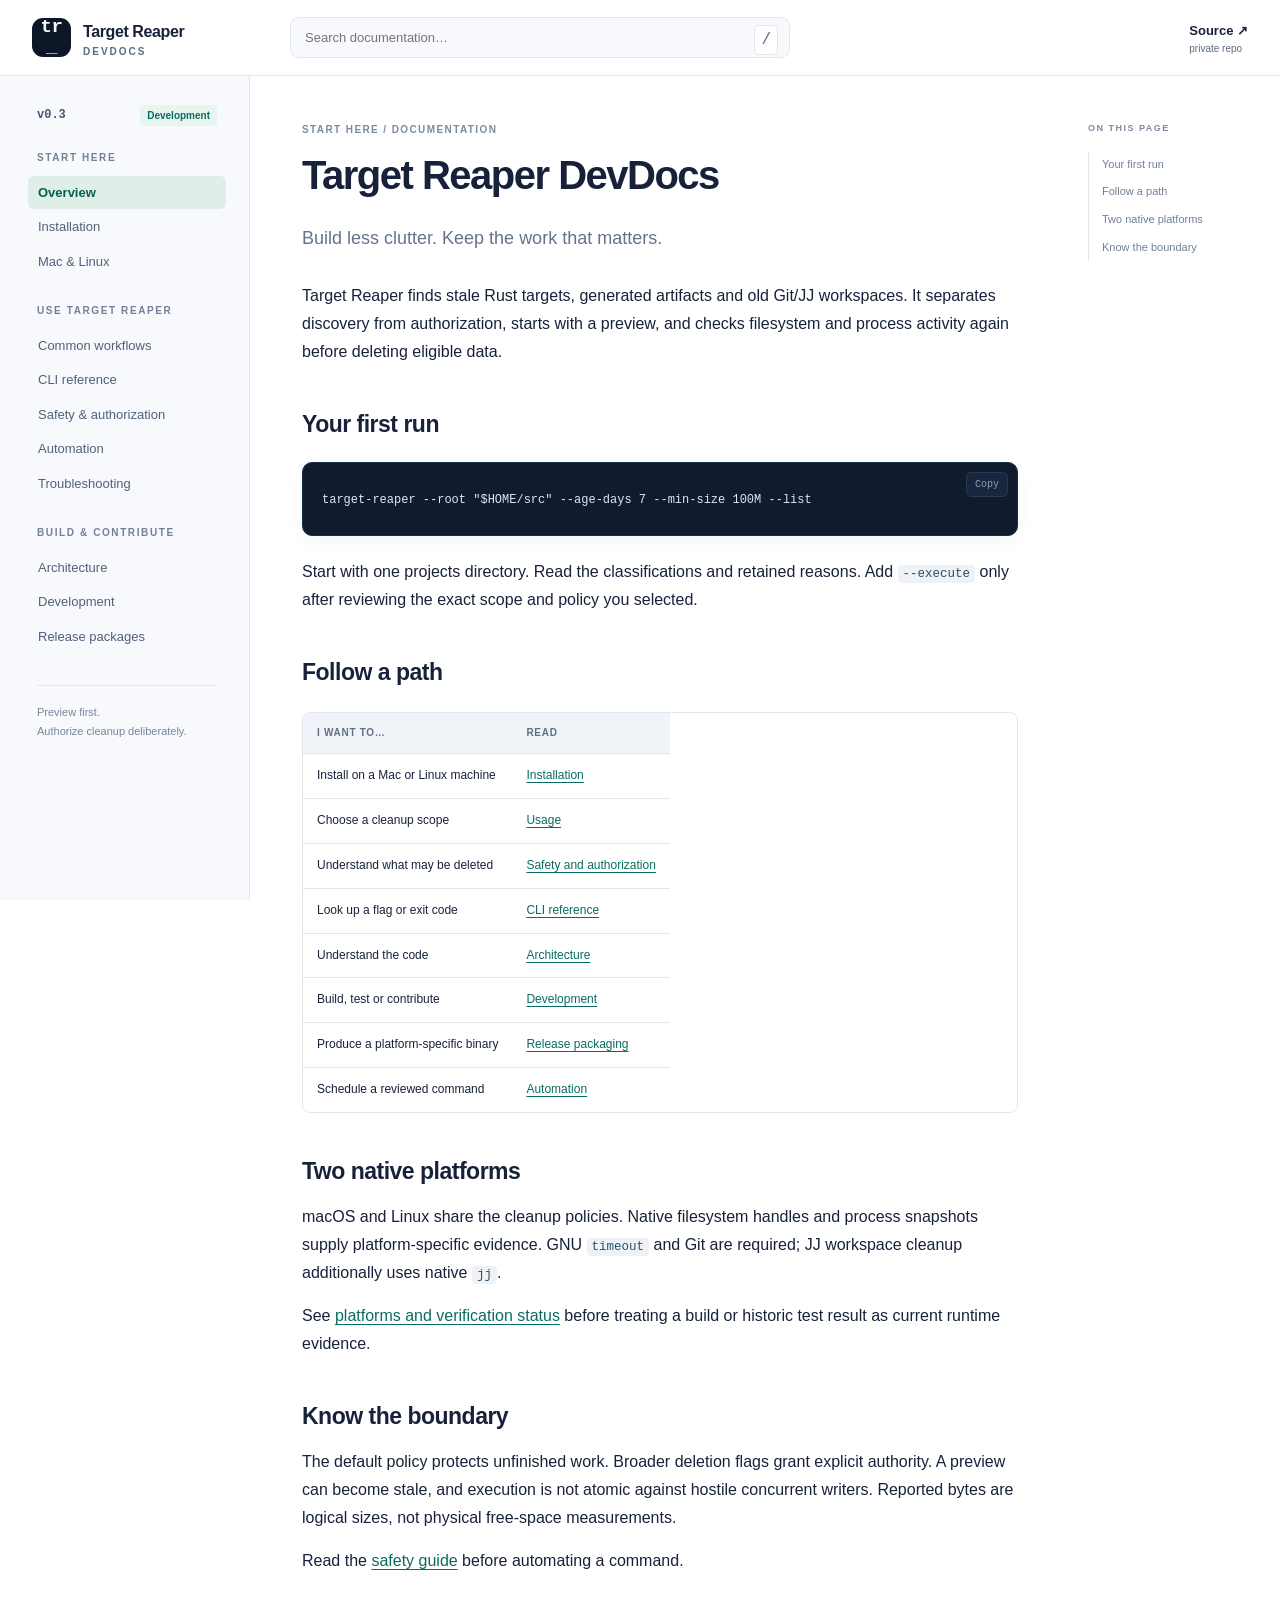
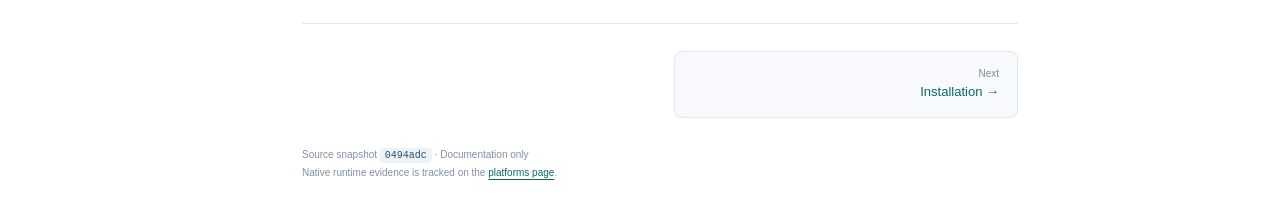
==== index.html @ 27551667 "docs: publish Target Reaper developer documentation" ====
<!doctype html>
<html lang="en"><head>
<meta charset="utf-8"><meta name="viewport" content="width=device-width,initial-scale=1">
<title>Overview · Target Reaper DevDocs</title>
<meta name="description" content="Target Reaper developer documentation: native Mac/Linux setup, cleanup authorization, CLI reference and verification.">
<link rel="canonical" href="https://lprior-repo.github.io/target-reaper-docs/index.html">
<link rel="icon" href="assets/favicon.svg" type="image/svg+xml">
<link rel="stylesheet" href="assets/docs.css"><script src="assets/docs.js" defer></script>
</head><body>
<a class="skip-link" href="#content">Skip to content</a>
<header class="topbar">
  <a class="brand" href="index.html"><span class="brand-mark" aria-hidden="true">tr<span>_</span></span><span>Target Reaper <small>DevDocs</small></span></a>
  <div class="search-wrap"><label class="sr-only" for="docs-search">Search documentation</label>
    <input id="docs-search" type="search" placeholder="Search documentation…" autocomplete="off" aria-controls="search-results" aria-expanded="false">
    <kbd aria-hidden="true">/</kbd><div id="search-results" class="search-results" hidden></div>
  </div>
  <a class="source-link" href="https://github.com/lprior-repo/target-reaper">Source <span aria-hidden="true">↗</span><small>private repo</small></a>
  <button id="menu-toggle" class="menu-toggle" aria-controls="sidebar" aria-expanded="false">Menu</button>
</header>
<div class="docs-layout">
  <aside id="sidebar" class="sidebar"><div class="version">v0.3 <span>Development</span></div>
    <nav aria-label="Documentation"><p class="nav-section">Start here</p>
<a href="index.html" aria-current="page">Overview</a>
<a href="install.html">Installation</a>
<a href="platforms.html">Mac &amp; Linux</a>
<p class="nav-section">Use Target Reaper</p>
<a href="usage.html">Common workflows</a>
<a href="cli.html">CLI reference</a>
<a href="safety.html">Safety &amp; authorization</a>
<a href="automation.html">Automation</a>
<a href="troubleshooting.html">Troubleshooting</a>
<p class="nav-section">Build &amp; contribute</p>
<a href="architecture.html">Architecture</a>
<a href="development.html">Development</a>
<a href="releases.html">Release packages</a></nav>
    <div class="sidebar-note">Preview first.<br>Authorize cleanup deliberately.</div>
  </aside>
  <main id="content" class="article" tabindex="-1"><div class="eyebrow">Start here / Documentation</div>
    <h1 id="target-reaper-devdocs">Target Reaper DevDocs</h1>
<p>Build less clutter. Keep the work that matters.</p>
<p>Target Reaper finds stale Rust targets, generated artifacts and old Git/JJ workspaces. It separates discovery from authorization, starts with a preview, and checks filesystem and process activity again before deleting eligible data.</p>
<h2 id="your-first-run">Your first run</h2>
<pre><code class="language-sh">target-reaper --root &quot;$HOME/src&quot; --age-days 7 --min-size 100M --list
</code></pre>
<p>Start with one projects directory. Read the classifications and retained reasons. Add <code>--execute</code> only after reviewing the exact scope and policy you selected.</p>
<h2 id="follow-a-path">Follow a path</h2>
<table>
<thead>
<tr>
<th>I want to…</th>
<th>Read</th>
</tr>
</thead>
<tbody>
<tr>
<td>Install on a Mac or Linux machine</td>
<td><a href="install.html">Installation</a></td>
</tr>
<tr>
<td>Choose a cleanup scope</td>
<td><a href="usage.html">Usage</a></td>
</tr>
<tr>
<td>Understand what may be deleted</td>
<td><a href="safety.html">Safety and authorization</a></td>
</tr>
<tr>
<td>Look up a flag or exit code</td>
<td><a href="cli.html">CLI reference</a></td>
</tr>
<tr>
<td>Understand the code</td>
<td><a href="architecture.html">Architecture</a></td>
</tr>
<tr>
<td>Build, test or contribute</td>
<td><a href="development.html">Development</a></td>
</tr>
<tr>
<td>Produce a platform-specific binary</td>
<td><a href="releases.html">Release packaging</a></td>
</tr>
<tr>
<td>Schedule a reviewed command</td>
<td><a href="automation.html">Automation</a></td>
</tr>
</tbody>
</table>
<h2 id="two-native-platforms">Two native platforms</h2>
<p>macOS and Linux share the cleanup policies. Native filesystem handles and process snapshots supply platform-specific evidence. GNU <code>timeout</code> and Git are required; JJ workspace cleanup additionally uses native <code>jj</code>.</p>
<p>See <a href="platforms.html">platforms and verification status</a> before treating a build or historic test result as current runtime evidence.</p>
<h2 id="know-the-boundary">Know the boundary</h2>
<p>The default policy protects unfinished work. Broader deletion flags grant explicit authority. A preview can become stale, and execution is not atomic against hostile concurrent writers. Reported bytes are logical sizes, not physical free-space measurements.</p>
<p>Read the <a href="safety.html">safety guide</a> before automating a command.</p>

    <nav class="pager" aria-label="Adjacent pages"><a class="pager-next" href="install.html"><small>Next</small><span>Installation →</span></a></nav>
    <footer>Source snapshot <code>0494adc</code> · Documentation only<br>Native runtime evidence is tracked on the <a href="platforms.html">platforms page</a>.</footer>
  </main>
  <aside class="page-outline" aria-label="On this page"><p>On this page</p><a class="toc-h2" href="#your-first-run">Your first run</a><a class="toc-h2" href="#follow-a-path">Follow a path</a><a class="toc-h2" href="#two-native-platforms">Two native platforms</a><a class="toc-h2" href="#know-the-boundary">Know the boundary</a></aside>
</div><div id="copy-status" class="sr-only" role="status" aria-live="polite"></div>
</body></html>
---- assets/docs.css ----
:root{color-scheme:light;--ink:#17223a;--muted:#5c6b82;--line:#e1e7ef;--paper:#fff;--bg:#f7f9fc;--accent:#096c62;--soft:#e7f5ef;--nav:#0e1728}*{box-sizing:border-box}html{scroll-behavior:smooth;scroll-padding-top:90px}body{margin:0;background:var(--paper);color:var(--ink);font:16px/1.75 -apple-system,BlinkMacSystemFont,"Segoe UI",sans-serif}a{color:var(--accent);text-underline-offset:3px}a:hover{color:#064d46}button,input{font:inherit}button,a,input{touch-action:manipulation}:focus-visible{outline:3px solid #24a898;outline-offset:4px}button{cursor:pointer}.sr-only{position:absolute;width:1px;height:1px;padding:0;margin:-1px;overflow:hidden;clip:rect(0,0,0,0);white-space:nowrap;border:0}.skip-link{position:fixed;top:-80px;left:20px;background:#fff;padding:10px 18px;z-index:10}.skip-link:focus{top:10px}.topbar{height:76px;position:sticky;top:0;z-index:5;display:flex;align-items:center;gap:28px;padding:0 32px;background:#ffffffed;backdrop-filter:blur(16px);border-bottom:1px solid var(--line)}.brand{display:flex;gap:12px;align-items:center;min-width:230px;text-decoration:none;color:var(--ink);font-weight:750;letter-spacing:-.4px}.brand small{display:block;font-size:10px;line-height:1.2;text-transform:uppercase;letter-spacing:2px;font-weight:600;color:var(--muted)}.brand-mark{display:grid;place-items:center;width:39px;height:39px;border-radius:11px;background:var(--nav);color:#f1faf7;font:700 19px/1 ui-monospace,SFMono-Regular,monospace}.brand-mark span{display:inline;color:#66e4b1}.search-wrap{position:relative;max-width:500px;flex:1}.search-wrap input{width:100%;border:1px solid var(--line);background:var(--bg);border-radius:9px;font-size:13px;padding:10px 40px 10px 14px;line-height:1.5}.search-wrap kbd{position:absolute;right:12px;top:8px;background:#fff;border:1px solid var(--line);padding:0 6px;border-radius:4px;color:var(--muted)}.source-link{margin-left:auto;white-space:nowrap;text-decoration:none;font-size:13px;font-weight:650;color:var(--ink)}.source-link small{display:block;font-size:10px;font-weight:400;color:var(--muted);line-height:1.2}.menu-toggle{display:none;border:1px solid var(--line);background:white;border-radius:7px;padding:6px 10px}.docs-layout{max-width:1530px;margin:auto;display:grid;grid-template-columns:250px minmax(0,820px) 210px;justify-content:center}.sidebar{position:sticky;top:76px;height:calc(100vh - 76px);overflow-y:auto;padding:29px 23px 30px 28px;border-right:1px solid var(--line);background:var(--bg)}.version{display:flex;justify-content:space-between;align-items:center;padding:0 9px 22px;color:#465671;font:600 12px/1.4 ui-monospace,SFMono-Regular,monospace}.version span{font:600 10px/1.5 -apple-system,sans-serif;color:var(--accent);background:var(--soft);padding:3px 7px;border-radius:4px}.nav-section{font-size:10px;font-weight:750;text-transform:uppercase;letter-spacing:1.6px;margin:24px 9px 9px;color:#738198}.nav-section:first-child{margin-top:1px}.sidebar nav a{display:block;text-decoration:none;font-size:13px;font-weight:500;color:#51617a;padding:7px 10px;margin:1px 0;border-radius:6px;line-height:1.5}.sidebar nav a:hover{background:#e9eef5;color:var(--ink)}.sidebar nav a[aria-current]{background:#dfefe8;color:#075f50;font-weight:700}.sidebar-note{border-top:1px solid var(--line);margin:32px 9px 0;padding-top:17px;font-size:11px;line-height:1.7;color:#78859a}.article{min-width:0;padding:45px 52px 32px}.eyebrow{font-size:10px;letter-spacing:1.4px;text-transform:uppercase;color:#7b8ba0;font-weight:650;margin-bottom:13px}.article h1{font-size:40px;line-height:1.17;letter-spacing:-1.5px;margin:0 0 25px;font-weight:760}.article h1+p{font-size:18px;line-height:1.7;color:#64738b;margin-top:0;margin-bottom:28px}.article h2{font-size:23px;letter-spacing:-.5px;line-height:1.35;margin:43px 0 16px;font-weight:730}.article h3{font-size:17px;line-height:1.45;margin:28px 0 13px;letter-spacing:-.2px}.article p{margin:15px 0}.article li{margin:7px 0}.article ul,.article ol{padding-left:23px}.article strong{font-weight:700;color:#17283d}.article code{font:12.5px/1.7 ui-monospace,SFMono-Regular,Consolas,monospace;background:#eef2f6;padding:2px 5px;border-radius:4px;color:#28506b;overflow-wrap:anywhere}.article pre{position:relative;background:#101b2e;color:#dce7f4;border:1px solid #1c2d48;border-radius:10px;padding:22px 19px;overflow-x:auto;margin:22px 0;box-shadow:0 5px 17px #1829440b}.article pre code{background:none;color:inherit;padding:0;font-size:12px;line-height:1.8;white-space:pre;overflow-wrap:normal}.copy-button{position:absolute;top:9px;right:9px;background:#1d2d45;border:1px solid #35465f;color:#c8d8eb;border-radius:5px;font-size:10px;padding:3px 8px;opacity:.7}.copy-button:hover,.copy-button:focus-visible{opacity:1}.article table{display:block;max-width:100%;overflow-x:auto;border-collapse:collapse;font-size:12px;line-height:1.65;margin:24px 0;border:1px solid var(--line);border-radius:8px}.article th{background:#f0f4f8;text-align:left;font-size:10px;text-transform:uppercase;letter-spacing:.7px;color:#607088}.article th,.article td{padding:12px 14px;border-bottom:1px solid var(--line);vertical-align:top;min-width:120px}.article td code{font-size:11px}.article tr:last-child td{border-bottom:0}.article tbody tr:hover{background:#fbfcfe}.article blockquote{border-left:3px solid #27a485;background:#edf8f3;margin:24px 0;padding:1px 18px;color:#355849;font-size:14px}.article hr{border:0;border-top:1px solid var(--line);margin:32px 0}.page-outline{position:sticky;top:76px;max-height:calc(100vh - 76px);overflow-y:auto;padding:45px 18px 30px 18px;font-size:11px}.page-outline p{text-transform:uppercase;font-size:9px;letter-spacing:1.5px;font-weight:700;color:#7e8ba0;margin:0 0 14px}.page-outline a{display:block;text-decoration:none;line-height:1.6;color:#718097;border-left:1px solid var(--line);padding:5px 0 5px 13px}.page-outline a:hover{color:var(--accent);border-color:var(--accent)}.page-outline .toc-h3{padding-left:23px;font-size:10px}.pager{display:flex;justify-content:space-between;gap:15px;margin-top:48px;padding-top:27px;border-top:1px solid var(--line)}.pager a{border:1px solid var(--line);border-radius:8px;padding:14px 18px;text-decoration:none;flex:1;max-width:48%;font-size:13px;line-height:1.6;background:var(--bg)}.pager small{display:block;color:#7a899d;font-size:10px}.pager-next{margin-left:auto;text-align:right}.article footer{font-size:10px;color:#8290a4;line-height:1.8;margin:28px 0 0}.article footer code{font-size:10px}.search-results{position:absolute;top:52px;left:0;right:0;background:#fff;border:1px solid var(--line);box-shadow:0 20px 60px #11203929;border-radius:10px;overflow:hidden;max-height:70vh;overflow-y:auto;z-index:8}.search-results a{display:block;padding:12px 15px;text-decoration:none;border-bottom:1px solid var(--line)}.search-results a:hover,.search-results a:focus-visible{background:var(--bg);outline-offset:-3px}.search-results strong{font-size:13px;color:var(--ink);display:block}.search-results span{font-size:11px;color:var(--muted);display:block;line-height:1.6;margin-top:3px}.search-results p{font-size:12px;color:var(--muted);padding:5px 15px}@media(min-width:1600px){.docs-layout{border-left:1px solid var(--line);border-right:1px solid var(--line)}}@media(max-width:1180px){.docs-layout{grid-template-columns:230px minmax(0,800px)}.page-outline{display:none}.article{padding:37px 40px}.brand{min-width:200px}.topbar{gap:20px;padding:0 24px}.sidebar{padding-left:19px}}@media(max-width:760px){.topbar{height:65px;padding:0 15px;gap:12px;flex-wrap:wrap}.brand{min-width:auto;flex:1;font-size:14px}.brand-mark{width:32px;height:32px;font-size:16px}.brand small{font-size:8px}.source-link{display:none}.search-wrap{order:4;flex-basis:100%;max-width:none;background:white;margin:0 -15px;padding:9px 15px 10px;border-bottom:1px solid var(--line)}.search-wrap input{font-size:12px;padding:8px 35px 8px 12px}.search-wrap kbd{top:14px;right:25px}.search-results{top:55px;left:15px;right:15px}.menu-toggle{display:block;font-size:11px}.docs-layout{display:block;padding-top:54px}.sidebar{display:none;position:fixed;top:119px;bottom:0;left:0;z-index:4;width:min(310px,88vw);height:calc(100vh - 119px);box-shadow:20px 0 60px #12213b26}.menu-open .sidebar{display:block}.article{padding:30px 22px 28px}.article h1{font-size:33px;letter-spacing:-1px}.article h1+p{font-size:16px}.article h2{font-size:21px;margin-top:34px}.article p,.article li{font-size:14px}.article pre{border-radius:8px;margin:20px -5px;padding:30px 15px 17px}.article pre code{font-size:11px}.article th,.article td{padding:10px 12px}.eyebrow{font-size:8px}.pager a{padding:11px 13px;font-size:12px}html{scroll-padding-top:135px}}@media(prefers-reduced-motion:reduce){html{scroll-behavior:auto}*{animation:none!important;transition:none!important}}
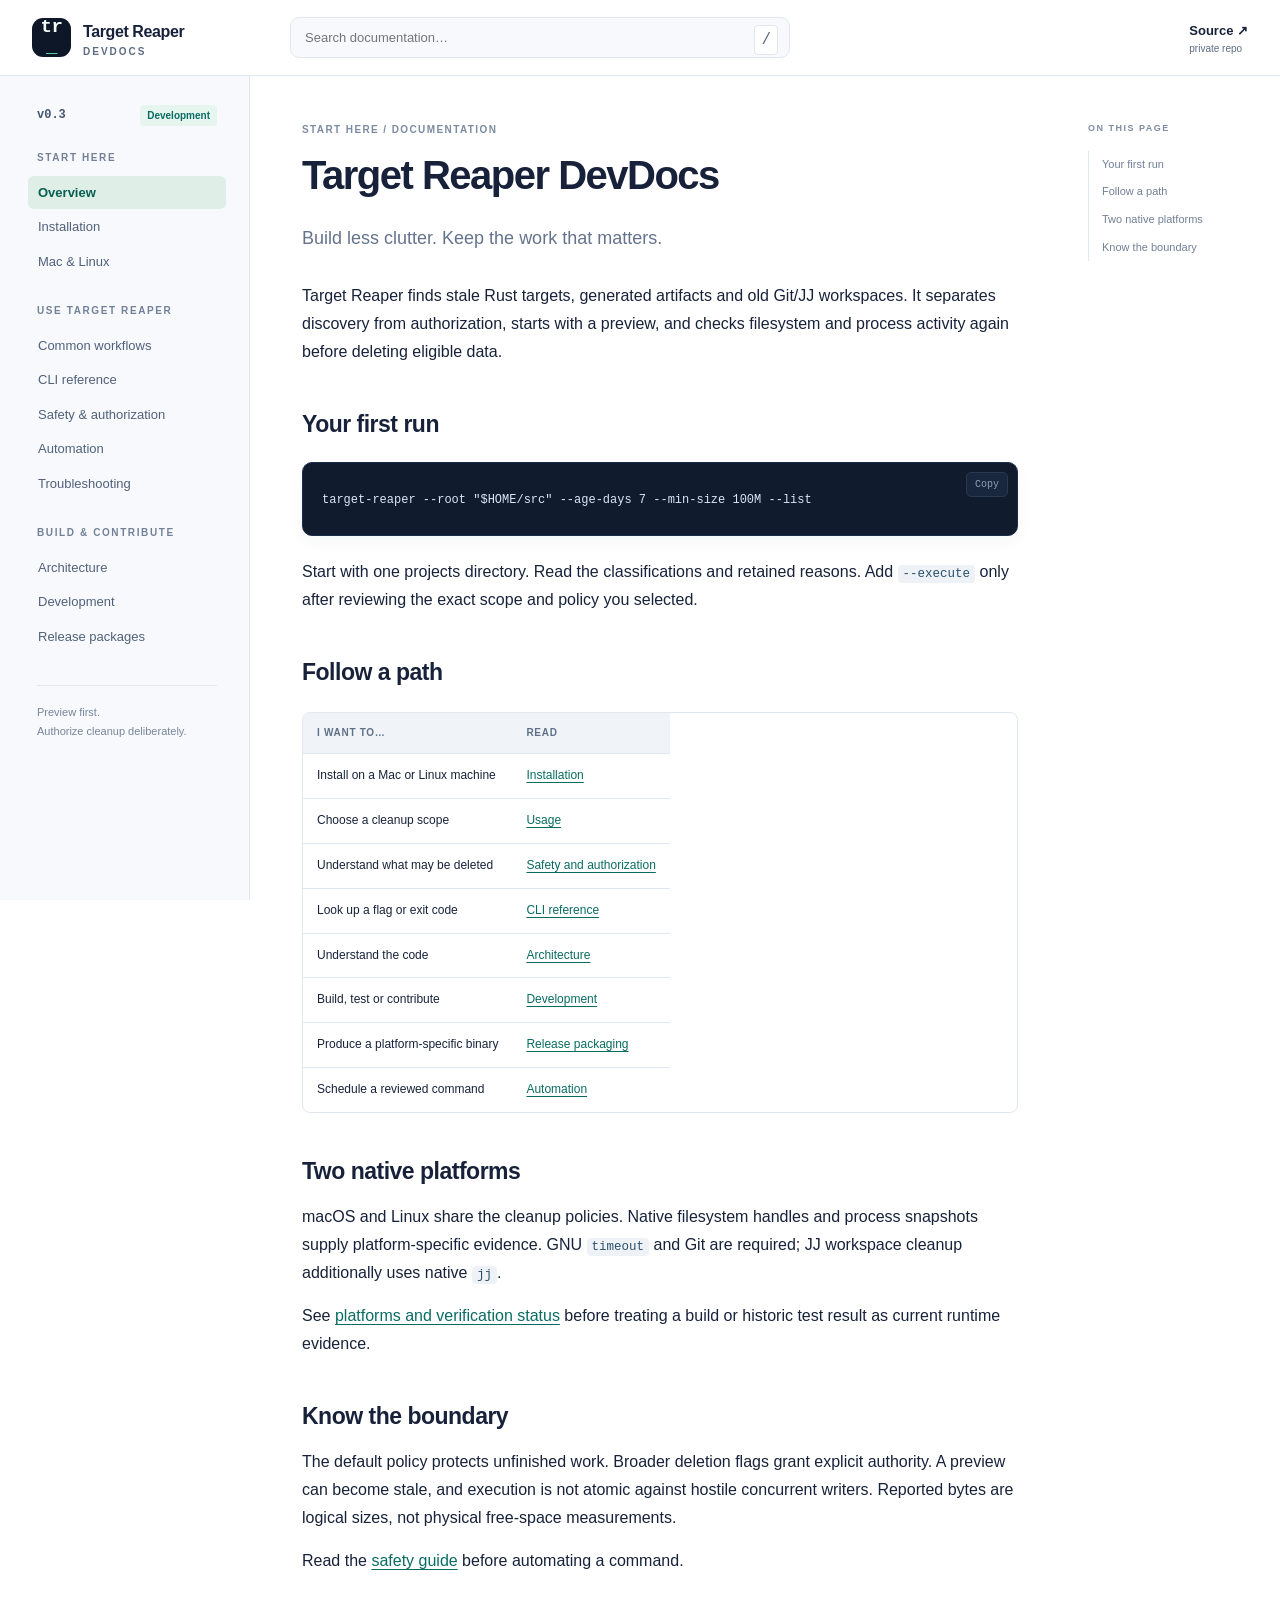
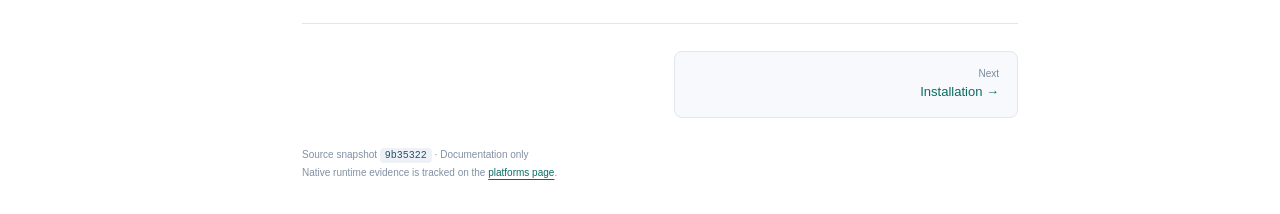
==== commit 75b95fdd: "docs: record native runner authorization and verification history" ====
--- a/index.html
+++ b/index.html
@@ -94,7 +94,7 @@
 <p>Read the <a href="safety.html">safety guide</a> before automating a command.</p>
 
     <nav class="pager" aria-label="Adjacent pages"><a class="pager-next" href="install.html"><small>Next</small><span>Installation →</span></a></nav>
-    <footer>Source snapshot <code>0494adc</code> · Documentation only<br>Native runtime evidence is tracked on the <a href="platforms.html">platforms page</a>.</footer>
+    <footer>Source snapshot <code>9b35322</code> · Documentation only<br>Native runtime evidence is tracked on the <a href="platforms.html">platforms page</a>.</footer>
   </main>
   <aside class="page-outline" aria-label="On this page"><p>On this page</p><a class="toc-h2" href="#your-first-run">Your first run</a><a class="toc-h2" href="#follow-a-path">Follow a path</a><a class="toc-h2" href="#two-native-platforms">Two native platforms</a><a class="toc-h2" href="#know-the-boundary">Know the boundary</a></aside>
 </div><div id="copy-status" class="sr-only" role="status" aria-live="polite"></div>
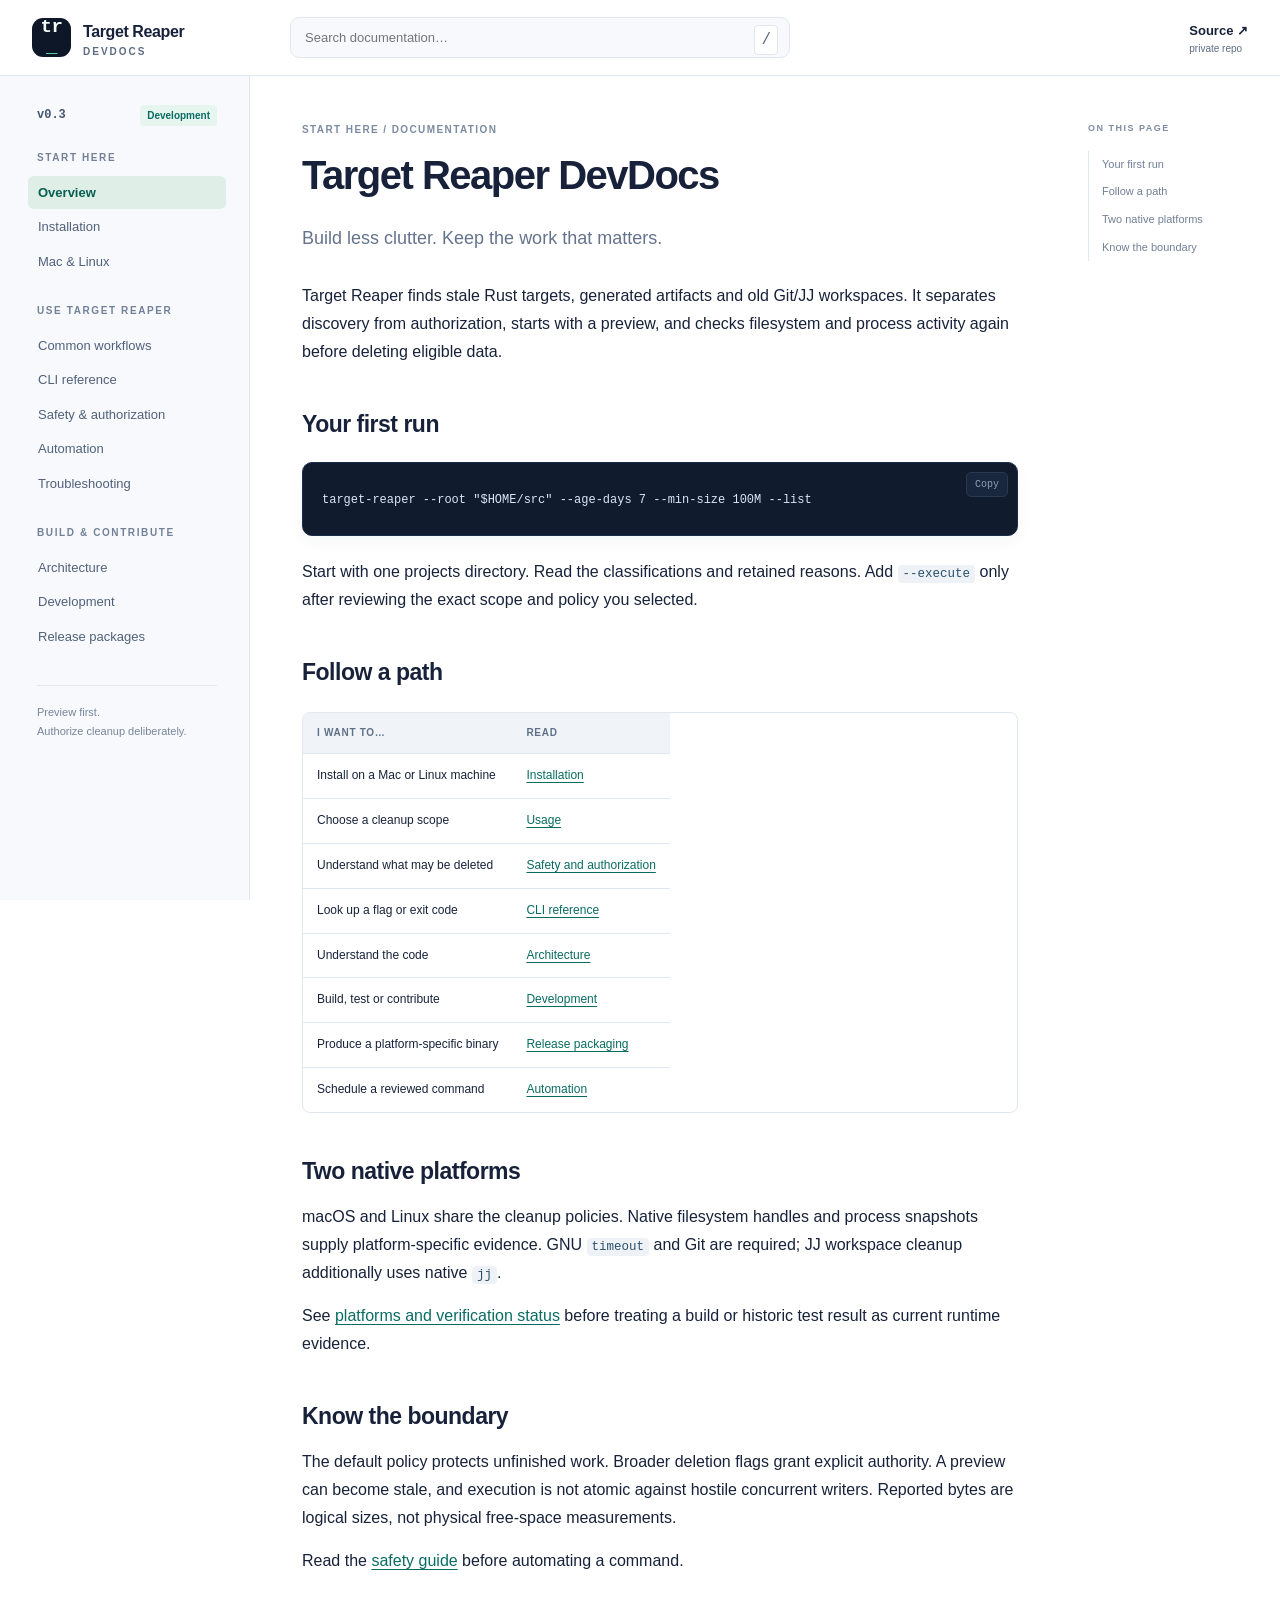
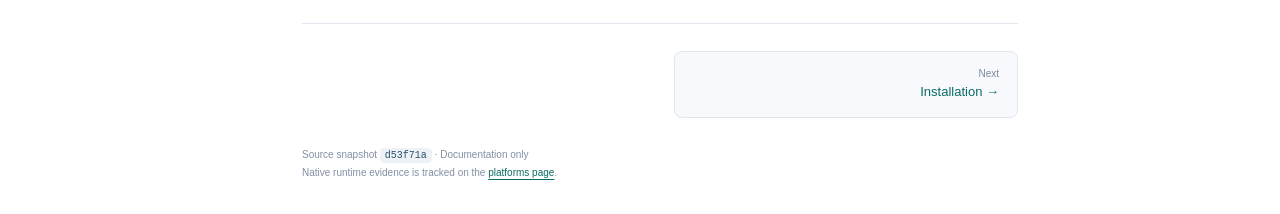
==== commit 4a3d7f38: "docs: document native runtime binding and timeout limits" ====
--- a/index.html
+++ b/index.html
@@ -94,7 +94,7 @@
 <p>Read the <a href="safety.html">safety guide</a> before automating a command.</p>
 
     <nav class="pager" aria-label="Adjacent pages"><a class="pager-next" href="install.html"><small>Next</small><span>Installation →</span></a></nav>
-    <footer>Source snapshot <code>9b35322</code> · Documentation only<br>Native runtime evidence is tracked on the <a href="platforms.html">platforms page</a>.</footer>
+    <footer>Source snapshot <code>d53f71a</code> · Documentation only<br>Native runtime evidence is tracked on the <a href="platforms.html">platforms page</a>.</footer>
   </main>
   <aside class="page-outline" aria-label="On this page"><p>On this page</p><a class="toc-h2" href="#your-first-run">Your first run</a><a class="toc-h2" href="#follow-a-path">Follow a path</a><a class="toc-h2" href="#two-native-platforms">Two native platforms</a><a class="toc-h2" href="#know-the-boundary">Know the boundary</a></aside>
 </div><div id="copy-status" class="sr-only" role="status" aria-live="polite"></div>
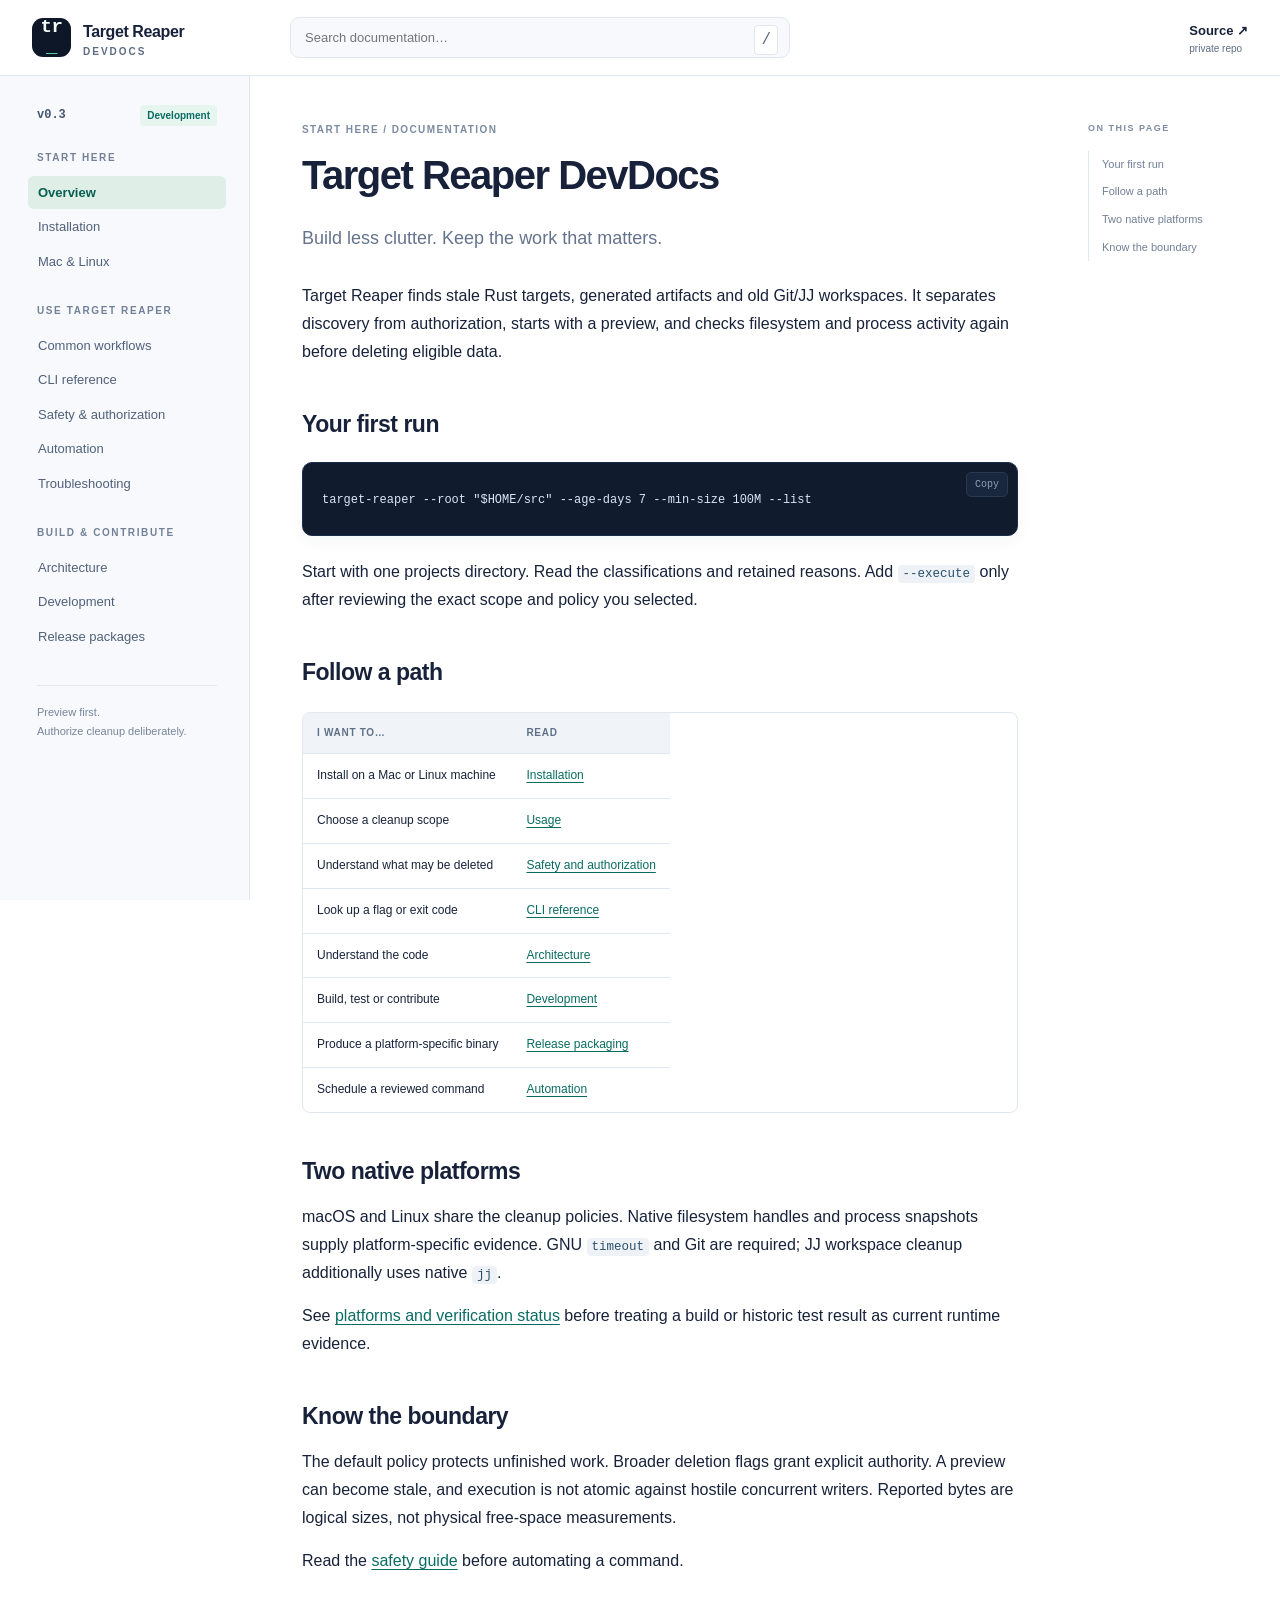
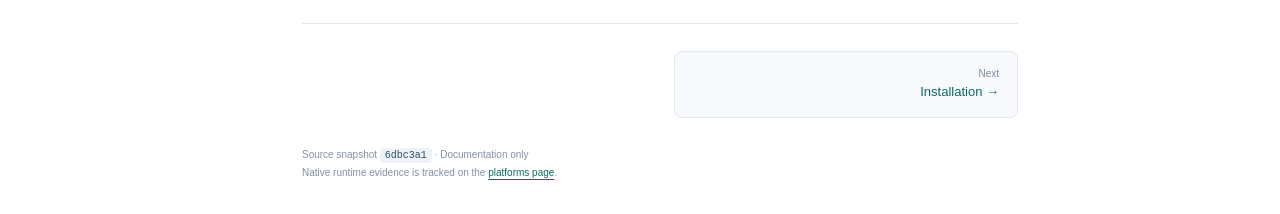
==== commit cabfb0e2: "Publish DevDocs for verified native versions" ====
--- a/index.html
+++ b/index.html
@@ -94,7 +94,7 @@
 <p>Read the <a href="safety.html">safety guide</a> before automating a command.</p>
 
     <nav class="pager" aria-label="Adjacent pages"><a class="pager-next" href="install.html"><small>Next</small><span>Installation →</span></a></nav>
-    <footer>Source snapshot <code>d53f71a</code> · Documentation only<br>Native runtime evidence is tracked on the <a href="platforms.html">platforms page</a>.</footer>
+    <footer>Source snapshot <code>6dbc3a1</code> · Documentation only<br>Native runtime evidence is tracked on the <a href="platforms.html">platforms page</a>.</footer>
   </main>
   <aside class="page-outline" aria-label="On this page"><p>On this page</p><a class="toc-h2" href="#your-first-run">Your first run</a><a class="toc-h2" href="#follow-a-path">Follow a path</a><a class="toc-h2" href="#two-native-platforms">Two native platforms</a><a class="toc-h2" href="#know-the-boundary">Know the boundary</a></aside>
 </div><div id="copy-status" class="sr-only" role="status" aria-live="polite"></div>
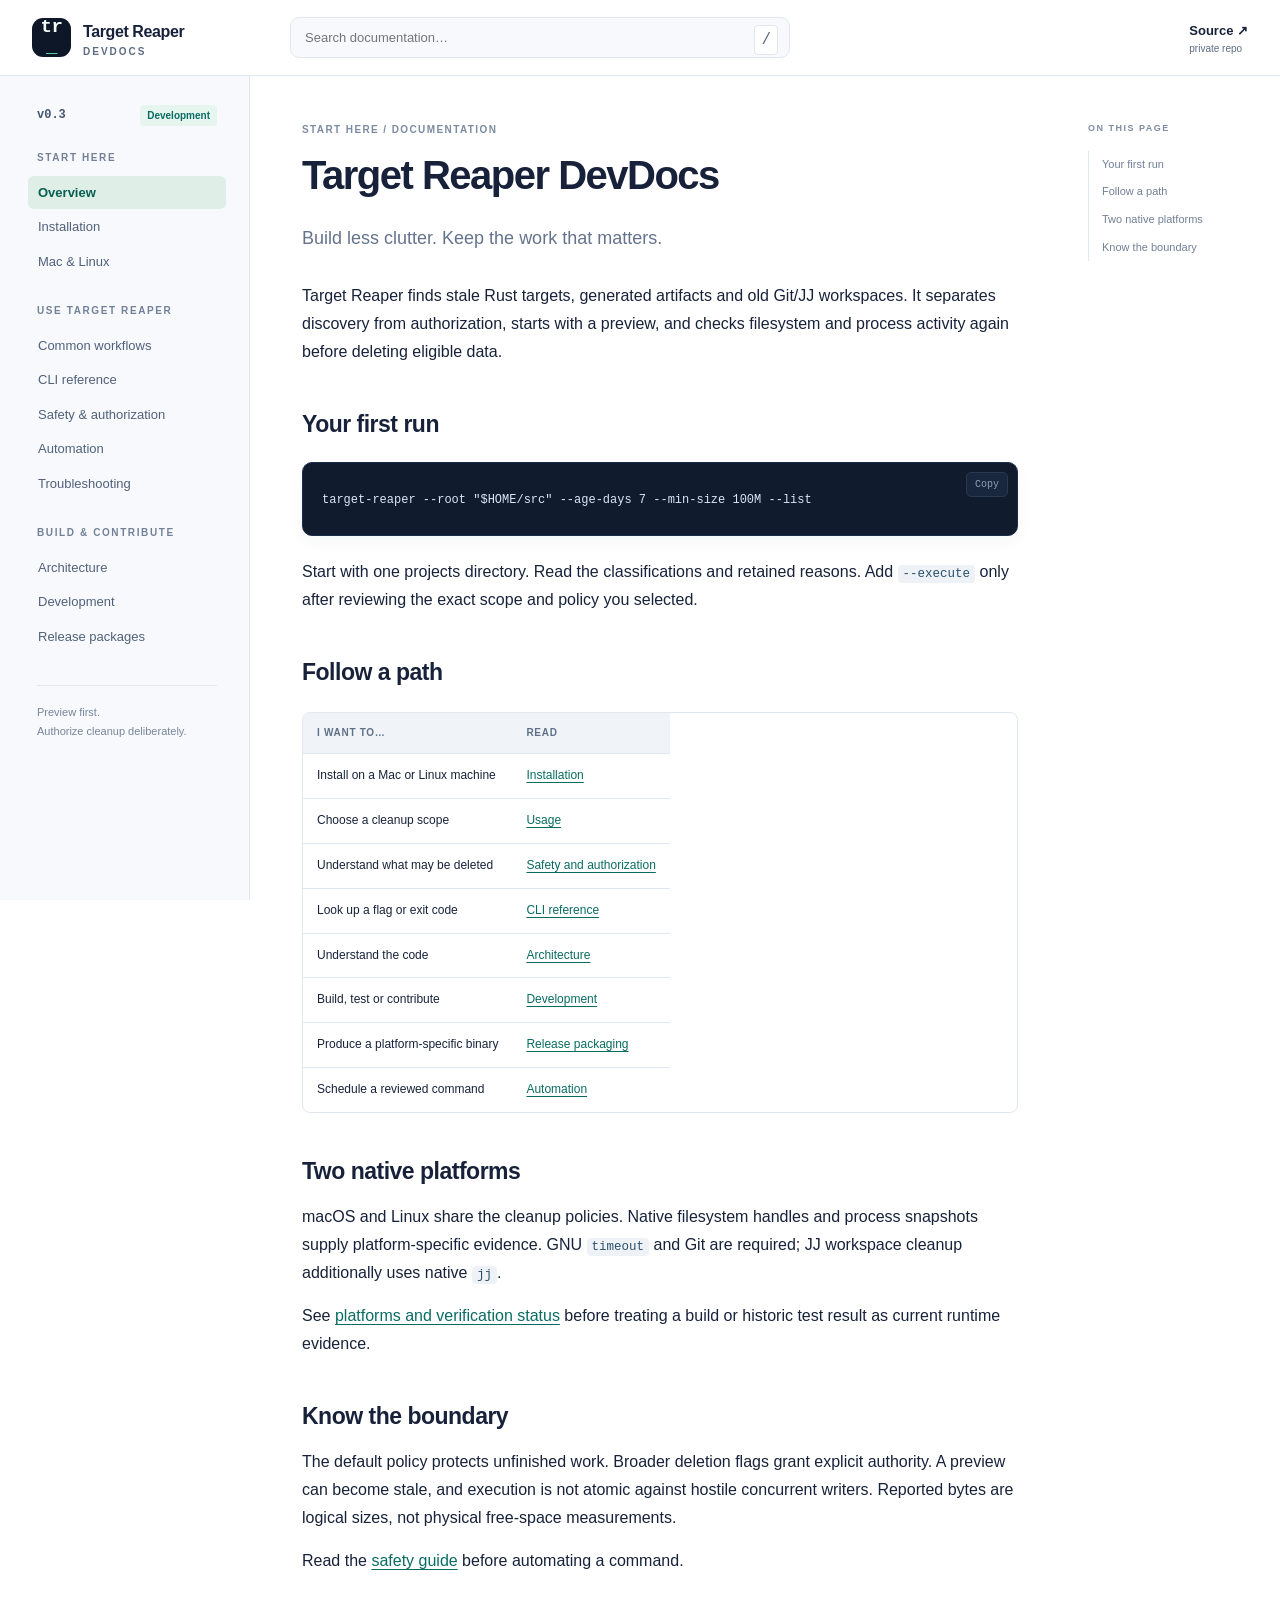
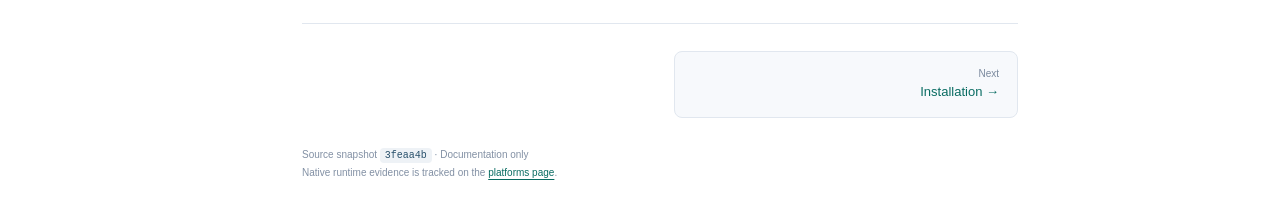
==== commit 9bec9e77: "Document current dependency policy and source revision" ====
--- a/index.html
+++ b/index.html
@@ -94,7 +94,7 @@
 <p>Read the <a href="safety.html">safety guide</a> before automating a command.</p>
 
     <nav class="pager" aria-label="Adjacent pages"><a class="pager-next" href="install.html"><small>Next</small><span>Installation →</span></a></nav>
-    <footer>Source snapshot <code>6dbc3a1</code> · Documentation only<br>Native runtime evidence is tracked on the <a href="platforms.html">platforms page</a>.</footer>
+    <footer>Source snapshot <code>3feaa4b</code> · Documentation only<br>Native runtime evidence is tracked on the <a href="platforms.html">platforms page</a>.</footer>
   </main>
   <aside class="page-outline" aria-label="On this page"><p>On this page</p><a class="toc-h2" href="#your-first-run">Your first run</a><a class="toc-h2" href="#follow-a-path">Follow a path</a><a class="toc-h2" href="#two-native-platforms">Two native platforms</a><a class="toc-h2" href="#know-the-boundary">Know the boundary</a></aside>
 </div><div id="copy-status" class="sr-only" role="status" aria-live="polite"></div>
